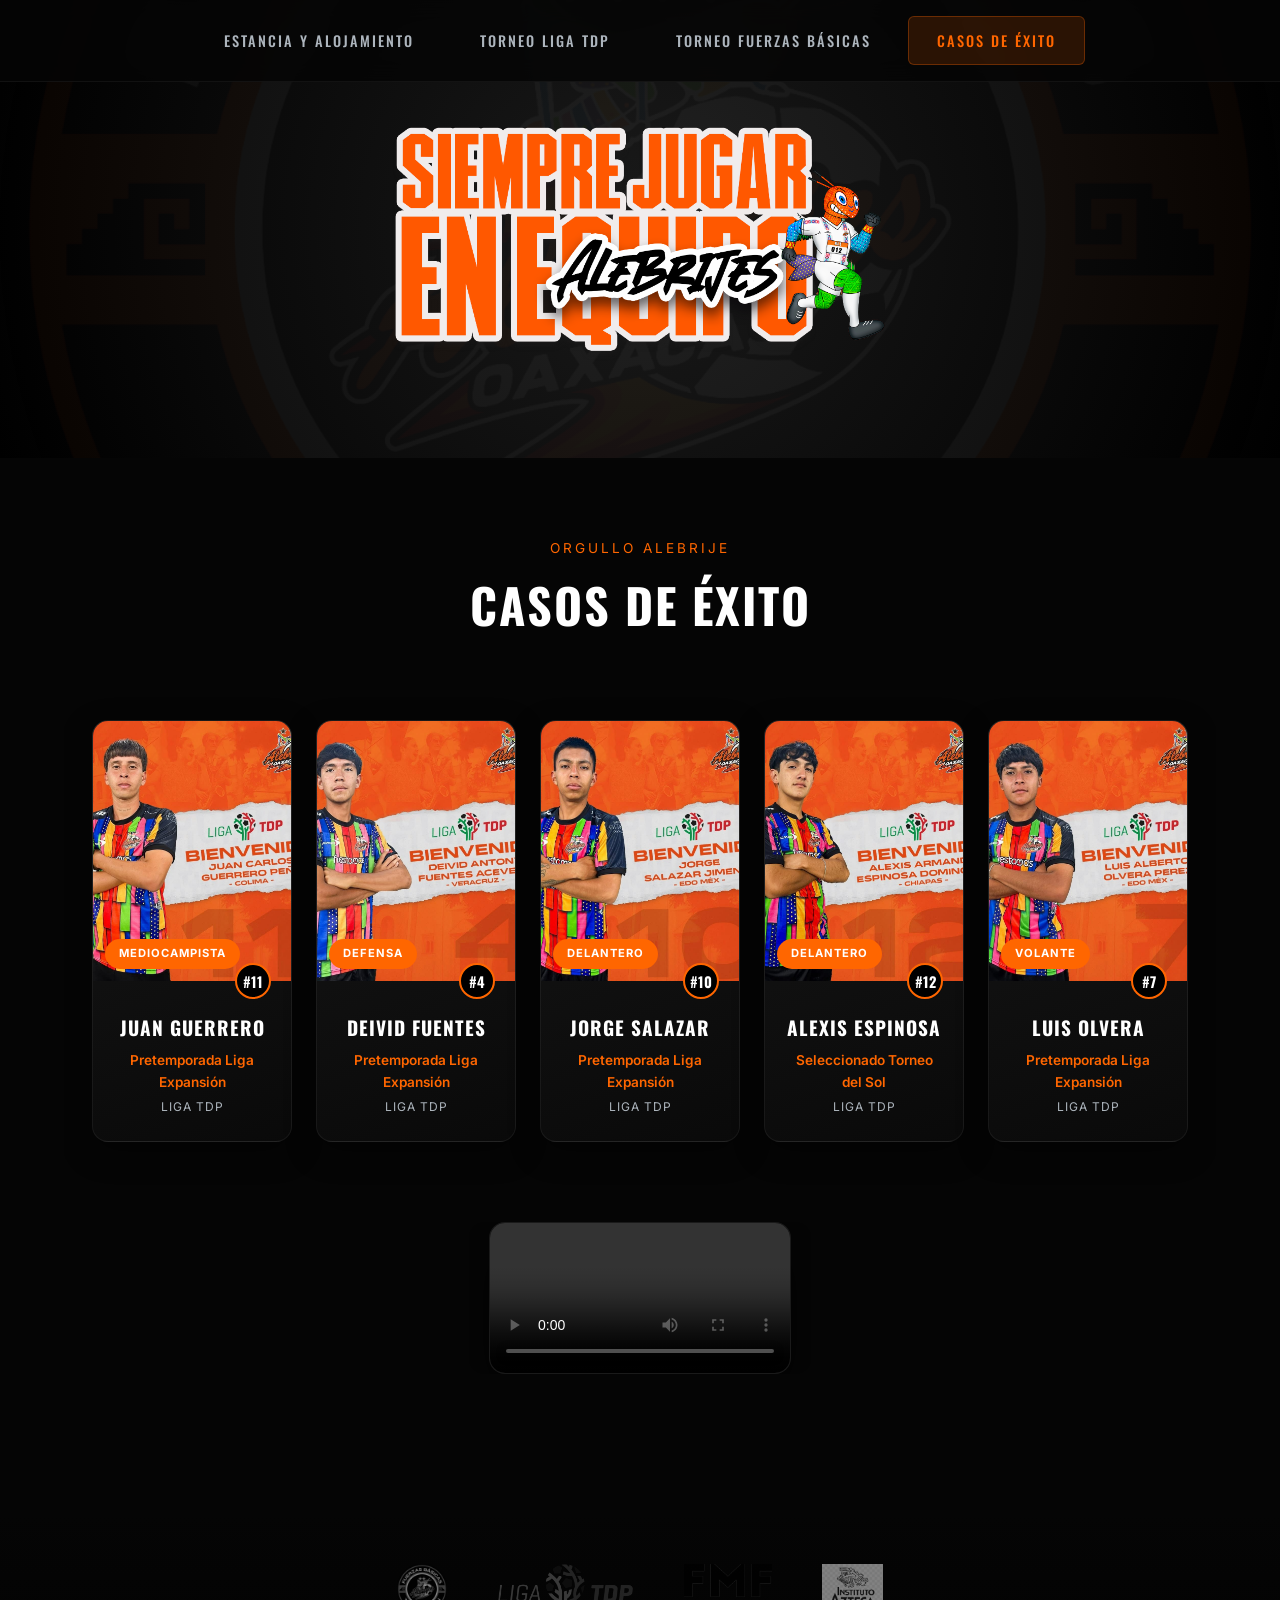
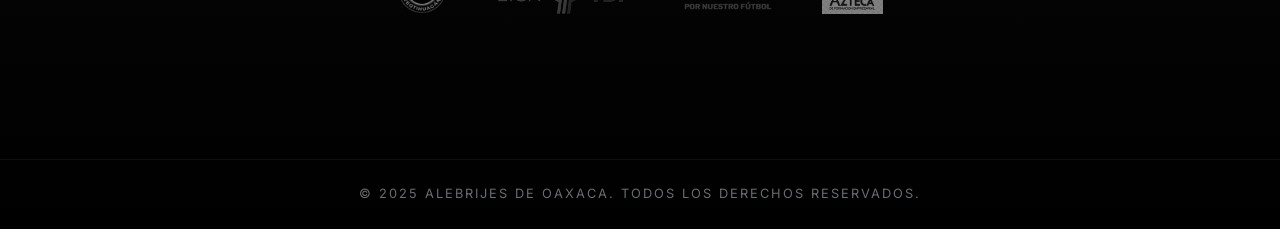
==== casos-exito.html @ f32f03be "Add files via upload" ====
<!DOCTYPE html>
<html lang="es">

<head>
    <meta charset="UTF-8">
    <meta name="viewport" content="width=device-width, initial-scale=1.0">
    <title>Casos de Éxito | Alebrijes de Oaxaca</title>
    <meta name="description" content="Jugadores destacados y casos de éxito de Alebrijes de Oaxaca.">

    <!-- Google Fonts -->
    <link rel="preconnect" href="https://fonts.googleapis.com">
    <link rel="preconnect" href="https://fonts.gstatic.com" crossorigin>
    <link
        href="https://fonts.googleapis.com/css2?family=Oswald:wght@400;500;700&family=Inter:wght@300;400;600&display=swap"
        rel="stylesheet">

    <!-- Styles -->
    <link rel="stylesheet" href="css/styles.css">
</head>

<body>

    <!-- Navigation Menu -->
    <nav class="nav-menu" id="nav-menu">
        <button class="hamburger" id="hamburger" aria-label="Menú">
            <span></span>
            <span></span>
            <span></span>
        </button>
        <div class="nav-links" id="nav-links">
            <a href="fuerzas-basicas.html" class="nav-link">Estancia y Alojamiento</a>
            <a href="liga-tdp.html" class="nav-link">Torneo Liga TDP</a>
            <a href="torneo-fuerzas-basicas.html" class="nav-link">Torneo Fuerzas Básicas</a>
            <a href="casos-exito.html" class="nav-link active">Casos de Éxito</a>
        </div>
    </nav>

    <!-- Hero Section -->
    <header class="hero hero-short">
        <div class="hero-overlay"></div>
        <div class="hero-content fade-in-up">
            <div class="text-container">
                <img src="assets/img/alebrijes-text.png" alt="Siempre Jugar en Equipo" class="hero-slogan">
            </div>
        </div>
    </header>

    <!-- Main Container -->
    <main class="container">

        <!-- Jugadores Destacados Section -->
        <section class="section featured-players-section" id="casos-exito">
            <div class="section-header fade-in">
                <span class="section-subtitle">Orgullo Alebrije</span>
                <h2 class="section-title">CASOS DE ÉXITO</h2>
            </div>

            <div class="players-grid fade-in-up">
                <!-- Player 1 -->
                <div class="player-card">
                    <div class="player-photo">
                        <img src="assets/img/Jugador_Destacado_1.jpg" alt="Juan Guerrero">
                        <span class="player-position">Mediocampista</span>
                    </div>
                    <div class="player-details">
                        <span class="player-number">#11</span>
                        <h3>Juan Guerrero</h3>
                        <p class="player-stat">Pretemporada Liga Expansión</p>
                        <p class="player-category">Liga TDP</p>
                    </div>
                </div>

                <!-- Player 2 -->
                <div class="player-card">
                    <div class="player-photo">
                        <img src="assets/img/Jugador_Destacado_2.jpg" alt="Deivid Fuentes">
                        <span class="player-position">Defensa</span>
                    </div>
                    <div class="player-details">
                        <span class="player-number">#4</span>
                        <h3>Deivid Fuentes</h3>
                        <p class="player-stat">Pretemporada Liga Expansión</p>
                        <p class="player-category">Liga TDP</p>
                    </div>
                </div>

                <!-- Player 3 -->
                <div class="player-card">
                    <div class="player-photo">
                        <img src="assets/img/Jugador_Destacado_3.jpg" alt="Jorge Salazar">
                        <span class="player-position">Delantero</span>
                    </div>
                    <div class="player-details">
                        <span class="player-number">#10</span>
                        <h3>Jorge Salazar</h3>
                        <p class="player-stat">Pretemporada Liga Expansión</p>
                        <p class="player-category">Liga TDP</p>
                    </div>
                </div>

                <!-- Player 4 -->
                <div class="player-card">
                    <div class="player-photo">
                        <img src="assets/img/Jugador_Destacado_4.jpg" alt="Alexis Espinosa">
                        <span class="player-position">Delantero</span>
                    </div>
                    <div class="player-details">
                        <span class="player-number">#12</span>
                        <h3>Alexis Espinosa</h3>
                        <p class="player-stat">Seleccionado Torneo del Sol</p>
                        <p class="player-category">Liga TDP</p>
                    </div>
                </div>

                <!-- Player 5 -->
                <div class="player-card">
                    <div class="player-photo">
                        <img src="assets/img/Jugador_Destacado_5.jpg" alt="Luis Olvera">
                        <span class="player-position">Volante</span>
                    </div>
                    <div class="player-details">
                        <span class="player-number">#7</span>
                        <h3>Luis Olvera</h3>
                        <p class="player-stat">Pretemporada Liga Expansión</p>
                        <p class="player-category">Liga TDP</p>
                    </div>
                </div>
            </div>

            <!-- Video Section -->
            <div class="video-container fade-in-up">
                <video controls playsinline>
                    <source src="assets/casosdeexito.mp4" type="video/mp4">
                    Tu navegador no soporta la reproducción de video.
                </video>
            </div>
        </section>

    </main>

    <!-- Footer -->
    <footer class="footer">
        <div class="logos-container fade-in">
            <img src="assets/img/alebrijes-badge.png" alt="Alebrijes Badge">
            <img src="assets/img/liga-tdp.png" alt="Liga TDP">
            <img src="assets/img/fmf.png" alt="FMF">
            <img src="assets/img/instituto-azteca.png" alt="Instituto Azteca">
        </div>
        <div class="footer-bottom">
            <p class="copyright">© 2025 Alebrijes de Oaxaca. Todos los derechos reservados.</p>
        </div>
    </footer>

    <script src="js/main.js"></script>
</body>

</html>
---- css/styles.css ----
/* Reset & Base Styles */
:root {
    --primary-color: #FF6600;
    --primary-glow: rgba(255, 102, 0, 0.4);
    --secondary-color: #000000;
    --text-color: #F8F9FA;
    --text-muted: #ADB5BD;
    --bg-dark: #050505;
    --bg-card: rgba(20, 20, 20, 0.6);
    --glass-border: rgba(255, 255, 255, 0.08);
    --font-heading: 'Oswald', sans-serif;
    --font-body: 'Inter', sans-serif;
}

* {
    margin: 0;
    padding: 0;
    box-sizing: border-box;
}

html {
    scroll-behavior: smooth;
}

body {
    background-color: var(--bg-dark);
    color: var(--text-color);
    font-family: var(--font-body);
    line-height: 1.6;
    overflow-x: hidden;
    -webkit-font-smoothing: antialiased;
}

a {
    text-decoration: none;
    color: inherit;
}

ul {
    list-style: none;
}

/* Utilities */
.container {
    max-width: 1200px;
    margin: 0 auto;
    padding: 0 24px;
}

/* ===================== */
/* NAVIGATION MENU       */
/* ===================== */
.nav-menu {
    position: fixed;
    top: 0;
    left: 0;
    right: 0;
    z-index: 1000;
    display: flex;
    justify-content: center;
    align-items: center;
    gap: 8px;
    padding: 16px 24px;
    background: rgba(5, 5, 5, 0.85);
    backdrop-filter: blur(12px);
    -webkit-backdrop-filter: blur(12px);
    border-bottom: 1px solid rgba(255, 255, 255, 0.05);
}

.nav-link {
    font-family: var(--font-heading);
    font-size: 0.9rem;
    font-weight: 500;
    letter-spacing: 2px;
    text-transform: uppercase;
    color: var(--text-muted);
    padding: 12px 28px;
    border-radius: 6px;
    transition: all 0.3s ease;
    border: 1px solid transparent;
}

.nav-link:hover {
    color: #fff;
    background: rgba(255, 102, 0, 0.1);
    border-color: rgba(255, 102, 0, 0.2);
}

.nav-link:active,
.nav-link.active {
    color: var(--primary-color);
    background: rgba(255, 102, 0, 0.15);
    border-color: rgba(255, 102, 0, 0.3);
}

/* Nav Links Container (Desktop) */
.nav-links {
    display: flex;
    justify-content: center;
    align-items: center;
    gap: 8px;
}

/* Hamburger Button (Hidden on Desktop) */
.hamburger {
    display: none;
    flex-direction: column;
    justify-content: center;
    align-items: center;
    gap: 5px;
    width: 40px;
    height: 40px;
    background: transparent;
    border: none;
    cursor: pointer;
    padding: 8px;
    z-index: 1001;
}

.hamburger span {
    display: block;
    width: 24px;
    height: 2px;
    background: #fff;
    border-radius: 2px;
    transition: all 0.3s ease;
}

.hamburger.active span:nth-child(1) {
    transform: rotate(45deg) translate(5px, 5px);
}

.hamburger.active span:nth-child(2) {
    opacity: 0;
}

.hamburger.active span:nth-child(3) {
    transform: rotate(-45deg) translate(5px, -5px);
}

.section,
.hero,
.footer {
    min-height: 100vh;
    display: flex;
    flex-direction: column;
    justify-content: center;
}

.section {
    padding: 80px 0;
}

/* Hero Section */
.hero {
    position: relative;
    background: radial-gradient(circle at center, #1b1b1b 0%, #000000 100%);
    overflow: hidden;
    padding: 20px;
    padding-top: 80px;
    /* Account for fixed navbar */
}

.hero-overlay {
    position: absolute;
    top: 0;
    left: 0;
    width: 100%;
    height: 100%;
    background: url('../assets/img/alebrijes-badge.png') no-repeat center center;
    background-size: cover;
    opacity: 0.03;
    z-index: 0;
}

.hero-content {
    z-index: 1;
    display: flex;
    flex-direction: column;
    align-items: center;
    gap: 32px;
    max-width: 100%;
}

.text-container {
    width: 100%;
    max-width: 600px;
    padding: 0 20px;
}

.hero-slogan {
    width: 100%;
    height: auto;
    object-fit: contain;
}

.scroll-indicator {
    position: absolute;
    bottom: 40px;
    left: 50%;
    transform: translateX(-50%);
    display: flex;
    flex-direction: column;
    align-items: center;
    gap: 12px;
    opacity: 0.5;
    transition: opacity 0.3s;
    cursor: pointer;
}

.scroll-indicator:hover {
    opacity: 1;
}

.arrow {
    width: 16px;
    height: 16px;
    border-right: 2px solid white;
    border-bottom: 2px solid white;
    transform: rotate(45deg);
    animation: bounce 2s infinite;
}

@keyframes bounce {

    0%,
    20%,
    50%,
    80%,
    100% {
        transform: translateY(0) rotate(45deg);
    }

    40% {
        transform: translateY(-8px) rotate(45deg);
    }

    60% {
        transform: translateY(-4px) rotate(45deg);
    }
}

/* Section Common */
.section-header {
    text-align: center;
    margin-bottom: 60px;
}

.section-subtitle {
    display: block;
    font-family: var(--font-body);
    font-size: 0.85rem;
    font-weight: 400;
    letter-spacing: 3px;
    text-transform: uppercase;
    color: var(--primary-color);
    margin-bottom: 8px;
}

.section-title {
    font-family: var(--font-heading);
    font-size: 3rem;
    text-transform: uppercase;
    margin-bottom: 16px;
    letter-spacing: 2px;
    color: #fff;
}

.price-tag {
    font-family: var(--font-heading);
    font-size: 2.5rem;
    color: var(--primary-color);
    font-weight: 500;
}

.price-tag .period {
    font-size: 1rem;
    color: var(--text-muted);
    font-weight: 300;
    letter-spacing: 1px;
}

.includes-label {
    margin-top: 30px;
    font-family: var(--font-heading);
    font-size: 1.2rem;
    font-weight: 400;
    letter-spacing: 3px;
    text-transform: uppercase;
    color: var(--text-muted);
}

/* ===================== */
/* CARD GRID - SYMMETRIC */
/* ===================== */
.grid-layout {
    display: grid;
    grid-template-columns: repeat(3, 1fr);
    gap: 24px;
}

.card {
    background: linear-gradient(160deg, rgba(25, 25, 25, 0.95), rgba(10, 10, 10, 0.95));
    border: 1px solid rgba(255, 255, 255, 0.05);
    border-radius: 16px;
    padding: 32px 28px;
    display: flex;
    flex-direction: column;
    transition: all 0.35s ease;
    position: relative;
    overflow: hidden;
    box-shadow: 0 8px 24px rgba(0, 0, 0, 0.4);
}

.card::before {
    content: '';
    position: absolute;
    top: 0;
    left: 0;
    width: 100%;
    height: 3px;
    background: linear-gradient(90deg, var(--primary-color), transparent);
    opacity: 0;
    transition: opacity 0.3s;
}

.card:hover::before {
    opacity: 1;
}

.card:hover {
    transform: translateY(-6px);
    border-color: rgba(255, 102, 0, 0.25);
    box-shadow: 0 16px 40px rgba(0, 0, 0, 0.5);
}

/* Card Icon */
.card-icon {
    color: var(--primary-color);
    margin-bottom: 20px;
    width: 56px;
    height: 56px;
    display: flex;
    align-items: center;
    justify-content: center;
    border-radius: 10px;
    background: rgba(255, 102, 0, 0.08);
}

/* Card Body */
.card-body {
    flex: 1;
    display: flex;
    flex-direction: column;
}

.card h3 {
    font-family: var(--font-heading);
    font-size: 1.35rem;
    margin-bottom: 12px;
    color: #fff;
    letter-spacing: 1px;
    text-transform: uppercase;
}

.card-description {
    color: var(--text-muted);
    font-size: 0.95rem;
    line-height: 1.6;
    margin-bottom: 8px;
    text-align: left;
    /* Reverted from justify to fix word spacing gaps */
    /* Improvements for justified text */
}

.card-note {
    font-size: 0.8rem;
    color: #777;
    margin-top: auto;
    padding-top: 16px;
    /* Increased spacing */
    border-top: 1px solid rgba(255, 255, 255, 0.03);
    /* Subtle separator to help spacing visual */
}

/* Card Footer */
.card-footer {
    margin-top: 20px;
    padding-top: 16px;
    border-top: 1px solid rgba(255, 255, 255, 0.08);
}

.card-tag {
    display: inline-block;
    font-family: var(--font-heading);
    font-size: 0.85rem;
    font-weight: 600;
    letter-spacing: 1.5px;
    text-transform: uppercase;
    color: var(--primary-color);
}

/* Featured Card */
.featured-card {
    background: linear-gradient(160deg, rgba(35, 30, 25, 0.95), rgba(15, 12, 10, 0.95));
    border-color: rgba(255, 102, 0, 0.15);
}

/* ===================== */
/* CHECKLIST (Liga TDP)  */
/* ===================== */
.checklist-container {
    max-width: 900px;
    margin: 0 auto;
    width: 100%;
}

.benefits-list {
    display: grid;
    grid-template-columns: repeat(2, 1fr);
    gap: 16px 40px;
}

.benefits-list li {
    display: flex;
    align-items: center;
    font-size: 1rem;
    color: var(--text-color);
    padding: 14px 16px;
    background: rgba(255, 255, 255, 0.02);
    border-radius: 8px;
    border: 1px solid transparent;
    transition: all 0.3s;
}

.benefits-list li:hover {
    background: rgba(255, 255, 255, 0.04);
    border-color: rgba(255, 255, 255, 0.08);
    transform: translateX(4px);
}

.check-box {
    width: 8px;
    height: 8px;
    background-color: var(--primary-color);
    margin-right: 16px;
    flex-shrink: 0;
    border-radius: 50%;
    box-shadow: 0 0 8px var(--primary-color);
}

/* ===================== */
/* FOOTER                */
/* ===================== */
.footer {
    min-height: 35vh;
    display: flex;
    flex-direction: column;
    justify-content: space-between;
    align-items: center;
    padding-top: 50px;
    background: linear-gradient(to top, #000 0%, #050505 100%);
}

.logos-container {
    display: flex;
    justify-content: center;
    align-items: center;
    gap: 50px;
    flex-wrap: wrap;
    margin-bottom: 30px;
}

.logos-container img {
    height: 50px;
    width: auto;
    object-fit: contain;
    opacity: 0.5;
    transition: all 0.4s ease;
    filter: grayscale(100%);
}

.logos-container img:hover {
    opacity: 1;
    filter: grayscale(0%);
    transform: scale(1.1);
}

.footer-bottom {
    width: 100%;
    padding: 24px 0;
    margin-top: auto;
    border-top: 1px solid rgba(255, 255, 255, 0.05);
    display: flex;
    justify-content: center;
}

.copyright {
    color: var(--text-muted);
    font-size: 0.8rem;
    text-transform: uppercase;
    letter-spacing: 2px;
    opacity: 0.6;
}

/* ===================== */
/* DIVIDER               */
/* ===================== */
.divider {
    border: 0;
    height: 1px;
    background: rgba(255, 255, 255, 0.06);
    margin: 40px auto;
    width: 200px;
}

/* ===================== */
/* ANIMATIONS            */
/* ===================== */
.fade-in {
    opacity: 0;
    transition: opacity 0.8s ease-out;
}

.fade-in-up {
    opacity: 0;
    transform: translateY(30px);
    transition: opacity 0.8s ease, transform 0.8s ease;
}

.visible {
    opacity: 1;
    transform: translateY(0);
}

/* ===================== */
/* RESPONSIVE            */
/* ===================== */

/* Scroll offset for fixed nav */
html {
    scroll-padding-top: 70px;
}

@media (max-width: 1024px) {
    .grid-layout {
        grid-template-columns: repeat(2, 1fr);
    }

    .players-grid {
        grid-template-columns: repeat(3, 1fr);
    }
}

@media (max-width: 768px) {
    html {
        scroll-padding-top: 70px;
    }

    /* ===== HAMBURGER MENU MOBILE ===== */
    .hamburger {
        display: flex;
    }

    .nav-menu {
        padding: 12px 20px;
        justify-content: flex-start;
    }

    .nav-links {
        position: fixed;
        top: 0;
        right: -100%;
        width: 280px;
        height: 100vh;
        background: rgba(10, 10, 10, 0.98);
        backdrop-filter: blur(20px);
        -webkit-backdrop-filter: blur(20px);
        flex-direction: column;
        justify-content: flex-start;
        align-items: stretch;
        padding: 80px 20px 40px;
        gap: 0;
        transition: right 0.4s cubic-bezier(0.4, 0, 0.2, 1);
        box-shadow: -10px 0 30px rgba(0, 0, 0, 0.5);
        z-index: 999;
    }

    .nav-links.open {
        right: 0;
    }

    .nav-links .nav-link {
        width: 100%;
        text-align: left;
        padding: 16px 20px;
        font-size: 1rem;
        border-radius: 8px;
        border: none;
        border-bottom: 1px solid rgba(255, 255, 255, 0.05);
    }

    .nav-links .nav-link:last-child {
        border-bottom: none;
    }

    /* Mobile menu overlay */
    .nav-overlay {
        position: fixed;
        top: 0;
        left: 0;
        width: 100%;
        height: 100%;
        background: rgba(0, 0, 0, 0.6);
        opacity: 0;
        visibility: hidden;
        transition: all 0.3s ease;
        z-index: 998;
    }

    .nav-overlay.open {
        opacity: 1;
        visibility: visible;
    }

    /* Body scroll lock */
    body.menu-open {
        overflow: hidden;
    }

    /* ===== HERO FULL SCREEN MOBILE ===== */
    .hero {
        min-height: 100vh;
        padding-top: 70px;
    }

    .hero-short {
        min-height: 60vh;
    }

    .section {
        min-height: auto;
        padding: 50px 0;
    }

    .section-subtitle {
        font-size: 0.7rem;
    }

    .section-title {
        font-size: 1.8rem;
    }

    .price-tag {
        font-size: 1.6rem;
    }

    .includes-label {
        font-size: 1rem;
        margin-top: 20px;
    }

    .grid-layout {
        grid-template-columns: 1fr;
        gap: 16px;
    }

    .card {
        padding: 20px;
    }

    .card-icon {
        width: 48px;
        height: 48px;
    }

    .card h3 {
        font-size: 1.1rem;
    }

    .card-description {
        font-size: 0.9rem;
    }

    .benefits-list {
        grid-template-columns: 1fr;
        gap: 10px;
    }

    .benefits-list li {
        font-size: 0.9rem;
        padding: 12px 16px;
    }

    .logos-container {
        gap: 20px;
        padding: 0 16px;
    }

    .logos-container img {
        height: 32px;
    }

    .footer {
        min-height: auto;
        padding: 40px 0 20px;
    }

    .players-grid {
        grid-template-columns: repeat(2, 1fr);
        gap: 16px;
    }

    .player-photo {
        height: 200px;
    }

    .player-details {
        padding: 18px 14px;
    }

    .player-details h3 {
        font-size: 1rem;
    }

    .player-stat {
        font-size: 0.75rem;
    }

    .featured-players-section {
        padding: 50px 0;
    }
}

@media (max-width: 480px) {
    html {
        scroll-padding-top: 120px;
    }

    .nav-menu {
        padding: 10px 12px;
        gap: 4px;
    }

    .nav-link {
        font-size: 0.6rem;
        padding: 6px 10px;
        letter-spacing: 0;
    }

    .hero {
        padding-top: 120px;
        min-height: 50vh;
    }

    .hero-short {
        min-height: 35vh;
    }

    .section-title {
        font-size: 1.5rem;
    }

    .price-tag {
        font-size: 1.3rem;
    }

    .price-tag .period {
        font-size: 0.7rem;
        display: block;
        margin-top: 4px;
    }

    .text-container {
        max-width: 260px;
        padding: 0 10px;
    }

    .section {
        padding: 40px 0;
    }

    .section-header {
        margin-bottom: 30px;
    }

    .container {
        padding: 0 16px;
    }

    .players-grid {
        grid-template-columns: 1fr;
        gap: 20px;
    }

    .player-card {
        max-width: 320px;
        margin: 0 auto;
    }

    .player-photo {
        height: 280px;
    }

    .card-footer {
        padding-top: 12px;
        margin-top: 16px;
    }

    .card-tag {
        font-size: 0.65rem;
    }

    .footer-bottom {
        padding: 15px 10px;
    }

    .copyright {
        font-size: 0.7rem;
    }
}

/* ===================== */
/* HERO SHORT VARIANT    */
/* ===================== */
.hero-short {
    min-height: 50vh;
}

/* ===================== */
/* FEATURED PLAYERS      */
/* ===================== */
.featured-players-section {
    min-height: auto;
    padding: 80px 0;
    overflow-x: hidden;
}

.players-grid {
    display: flex;
    gap: 24px;
    max-width: 1200px;
    margin: 0 auto;
    padding: 0 20px;
    justify-content: center;
    flex-wrap: wrap;
}

.player-card {
    background: linear-gradient(160deg, rgba(25, 25, 25, 0.95), rgba(10, 10, 10, 0.95));
    border-radius: 16px;
    overflow: hidden;
    border: 1px solid rgba(255, 255, 255, 0.06);
    box-shadow: 0 10px 30px rgba(0, 0, 0, 0.4);
    transition: all 0.4s ease;
    flex: 0 0 200px;
    max-width: 220px;
}

.player-card:hover {
    transform: translateY(-10px);
    border-color: rgba(255, 102, 0, 0.3);
    box-shadow: 0 20px 40px rgba(0, 0, 0, 0.5);
}

/* Mobile Carousel */
@media (max-width: 768px) {
    .players-grid {
        display: flex;
        flex-wrap: nowrap;
        overflow-x: auto;
        overflow-y: hidden;
        scroll-snap-type: x mandatory;
        -webkit-overflow-scrolling: touch;
        gap: 16px;
        padding: 20px;
        margin: 0 -20px;
        justify-content: flex-start;
    }

    .players-grid::-webkit-scrollbar {
        height: 6px;
    }

    .players-grid::-webkit-scrollbar-track {
        background: rgba(255, 255, 255, 0.05);
        border-radius: 10px;
    }

    .players-grid::-webkit-scrollbar-thumb {
        background: var(--primary-color);
        border-radius: 10px;
    }

    .player-card {
        flex: 0 0 260px;
        max-width: 260px;
        scroll-snap-align: center;
    }

    .player-card:hover {
        transform: none;
    }
}

.player-photo {
    position: relative;
    height: 260px;
    overflow: hidden;
}

.player-photo img {
    width: 100%;
    height: 100%;
    object-fit: cover;
    transition: transform 0.5s ease;
}

.player-card:hover .player-photo img {
    transform: scale(1.1);
}

.player-position {
    position: absolute;
    bottom: 12px;
    left: 12px;
    background: var(--primary-color);
    color: #fff;
    padding: 6px 14px;
    border-radius: 20px;
    font-size: 0.7rem;
    font-weight: 700;
    text-transform: uppercase;
    letter-spacing: 1px;
}

.player-details {
    padding: 24px 20px;
    text-align: center;
    position: relative;
}

.player-number {
    position: absolute;
    top: -18px;
    right: 20px;
    background: #000;
    color: #fff;
    font-family: var(--font-heading);
    font-size: 0.9rem;
    font-weight: 700;
    width: 36px;
    height: 36px;
    display: flex;
    align-items: center;
    justify-content: center;
    border-radius: 50%;
    border: 2px solid var(--primary-color);
}

.player-details h3 {
    font-family: var(--font-heading);
    font-size: 1.2rem;
    color: #fff;
    margin: 8px 0 6px;
    text-transform: uppercase;
    letter-spacing: 1px;
}

.player-stat {
    color: var(--primary-color);
    font-weight: 600;
    font-size: 0.85rem;
    margin-bottom: 4px;
}

.player-category {
    color: var(--text-muted);
    font-size: 0.75rem;
    text-transform: uppercase;
    letter-spacing: 1px;
}

/* ===================== */
/* VIDEO CONTAINER       */
/* ===================== */
.video-container {
    max-width: 900px;
    margin: 80px auto 60px;
    padding: 0 20px;
    border-radius: 16px;
    overflow: hidden;
}

.video-container video {
    width: 100%;
    height: auto;
    display: block;
    background: #000;
    border-radius: 16px;
    box-shadow: 0 20px 50px rgba(0, 0, 0, 0.5);
    border: 1px solid rgba(255, 255, 255, 0.1);
}

@media (max-width: 768px) {
    .video-container {
        margin: 0 auto 40px;
        border-radius: 12px;
    }
}

@media (max-width: 480px) {
    .video-container {
        margin: 0 auto 30px;
        border-radius: 8px;
    }
}
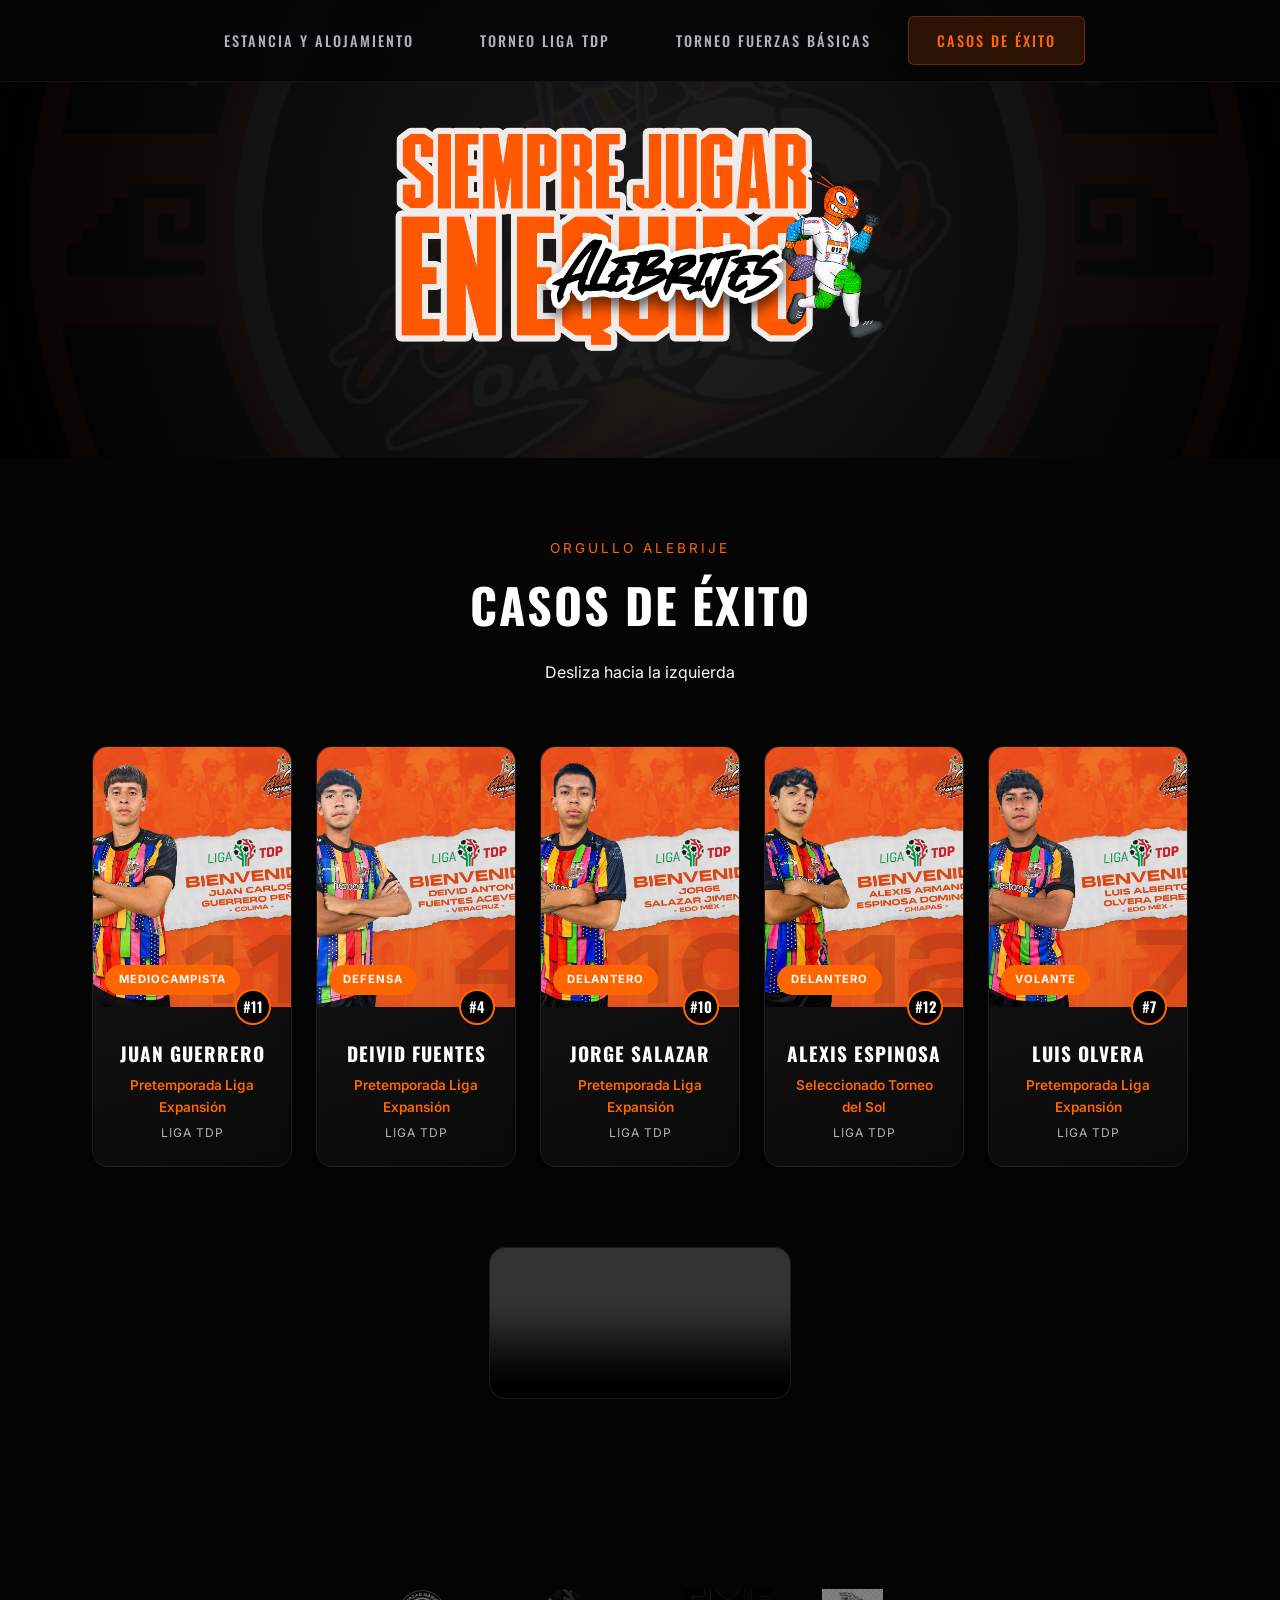
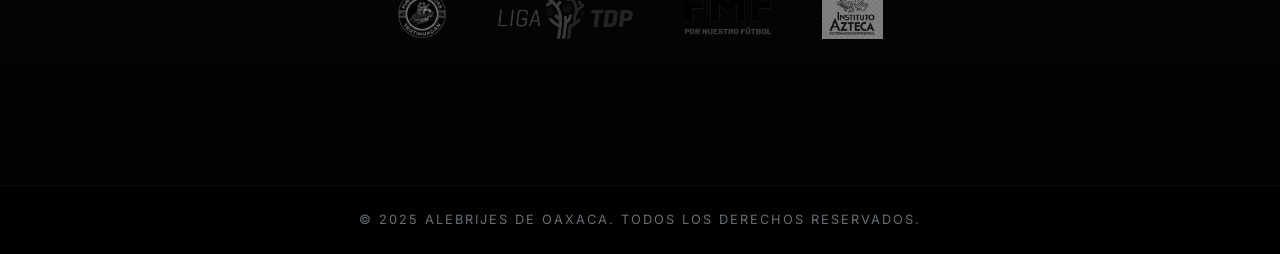
==== commit 4dfbf145: "Enhance featured players section with subtitle Added a subtitle and a prompt to swipe left in the fe" ====
--- a/casos-exito.html
+++ b/casos-exito.html
@@ -53,6 +53,7 @@
             <div class="section-header fade-in">
                 <span class="section-subtitle">Orgullo Alebrije</span>
                 <h2 class="section-title">CASOS DE ÉXITO</h2>
+                <p>Desliza hacia la izquierda</p>
             </div>
 
             <div class="players-grid fade-in-up">
@@ -154,4 +155,5 @@
     <script src="js/main.js"></script>
 </body>
 
-</html>+
+</html>
